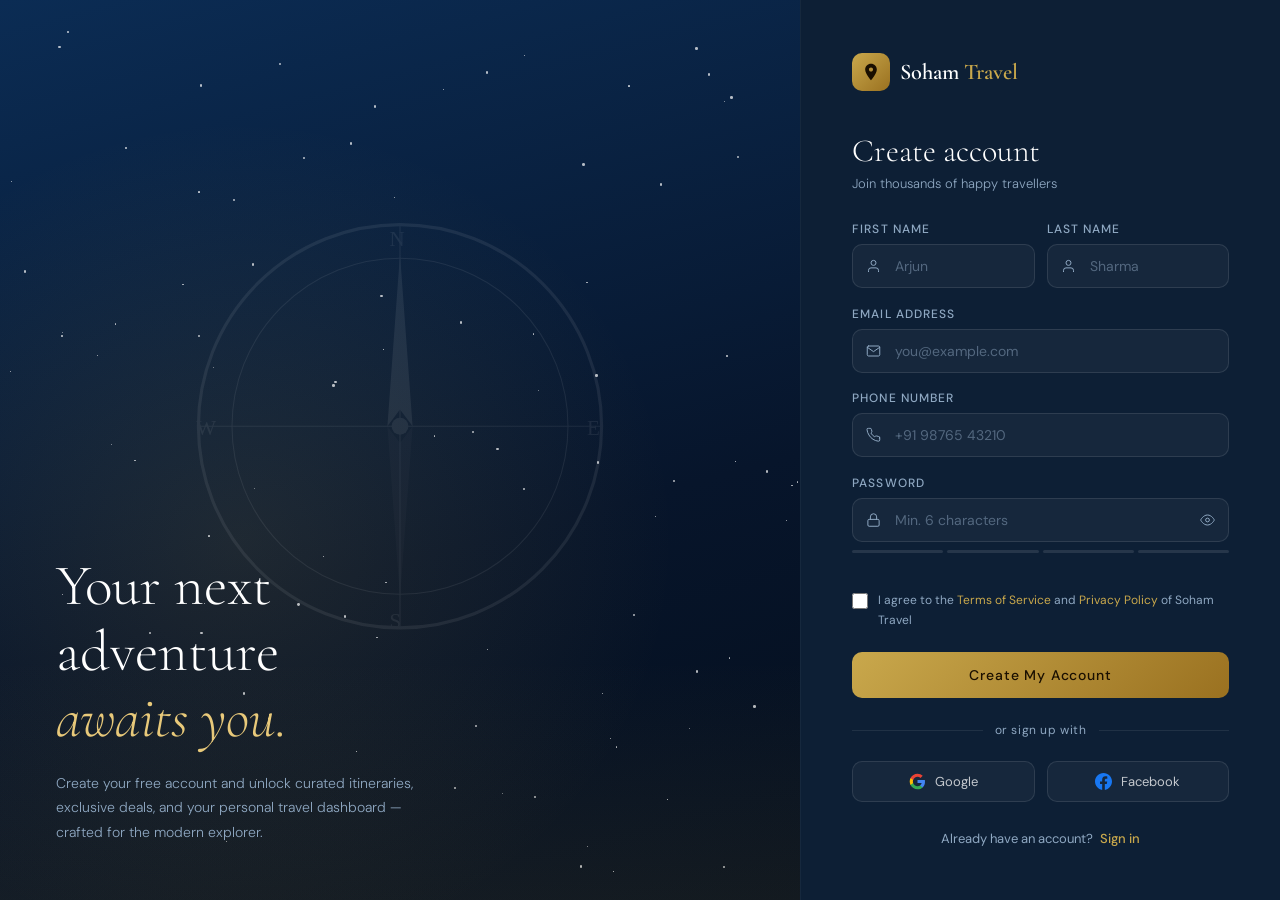
==== home.html @ 72d3f172 "Rename files and update links" ====
<!DOCTYPE html>
<html lang="en">
<head>
  <meta charset="UTF-8">
  <meta name="viewport" content="width=device-width, initial-scale=1.0">
  <title>Soham Travel Agency</title>
  <link href="https://fonts.googleapis.com/css2?family=Cormorant+Garamond:ital,wght@0,300;0,400;0,600;1,300;1,400&family=DM+Sans:wght@300;400;500&display=swap" rel="stylesheet">
  <link rel="stylesheet" href="style.css">
</head>
<body>

<!-- ── NAVIGATION ── -->
<nav>
  <div class="logo">SOHAM<span>TRAVEL</span></div>
  <ul>
    <li><a href="#destinations">Destinations</a></li>
    <li><a href="#why">Why Us</a></li>
    <li><a href="#booking">Book</a></li>
    <li><a href="#" onclick="logout()">Logout</a></li>
  </ul>
</nav>

<!-- ── HERO ── -->
<section id="hero">
  <p class="hero-tag">✦ Curated journeys since 2005</p>
  <h1 class="hero-title">The World<br>Awaits <em>You</em></h1>
  <p class="hero-sub">Soham Travel crafts unforgettable escapes — from ancient temples to glacial fjords, each journey is shaped around your story.</p>
  <a href="#destinations" class="btn-primary">Explore Destinations</a>
</section>

<!-- ── DESTINATIONS ── -->
<section id="destinations">
  <div class="dest-header">
    <p class="section-label">✦ Where will you go</p>
    <h2 class="section-title">Our <em>Finest</em> Destinations</h2>
  </div>

  <div class="dest-grid">

    <!-- Card 1: Kyoto -->
    <div class="dest-card" onclick="toggleDetail('kyoto')">
      <img src="https://images.unsplash.com/photo-1493976040374-85c8e12f0c0e?w=900&q=80" alt="Kyoto">
      <div class="dest-overlay">
        <span class="dest-number">01</span>
        <p class="dest-region">Japan, Asia</p>
        <h3 class="dest-name">Kyoto</h3>
        <p class="dest-desc">Where centuries-old temples merge with bamboo forests and cherry-blossom lanes — Kyoto is living poetry.</p>
        <div class="dest-tags">
          <span class="tag">Temples</span>
          <span class="tag">Nature</span>
          <span class="tag">Culture</span>
        </div>
        <button class="dest-cta">Explore →</button>
      </div>
    </div>

    <!-- Card 2: Santorini -->
    <div class="dest-card" onclick="toggleDetail('santorini')">
      <img src="https://images.unsplash.com/photo-1507525428034-b723cf961d3e?w=800&q=80" alt="Santorini">
      <div class="dest-overlay">
        <span class="dest-number">02</span>
        <p class="dest-region">Greece, Europe</p>
        <h3 class="dest-name">Santorini</h3>
        <p class="dest-desc">Clifftop villages glowing white against the Aegean — sunsets here are nothing short of mythological.</p>
        <div class="dest-tags">
          <span class="tag">Island</span>
          <span class="tag">Beaches</span>
          <span class="tag">Luxury</span>
        </div>
        <button class="dest-cta">Explore →</button>
      </div>
    </div>

    <!-- Card 3: Patagonia -->
    <div class="dest-card" onclick="toggleDetail('patagonia')">
      <img src="https://images.unsplash.com/photo-1501854140801-50d01698950b?w=800&q=80" alt="Patagonia">
      <div class="dest-overlay">
        <span class="dest-number">03</span>
        <p class="dest-region">Argentina / Chile, South America</p>
        <h3 class="dest-name">Patagonia</h3>
        <p class="dest-desc">Glaciers, steppe, and jagged granite towers — the raw edge of the Earth for those who seek true wilderness.</p>
        <div class="dest-tags">
          <span class="tag">Trekking</span>
          <span class="tag">Glaciers</span>
          <span class="tag">Wildlife</span>
        </div>
        <button class="dest-cta">Explore →</button>
      </div>
    </div>

    <!-- Card 4: Morocco -->
    <div class="dest-card" onclick="toggleDetail('morocco')">
      <img src="https://images.unsplash.com/photo-1539020140153-e479b8c22e70?w=800&q=80" alt="Morocco">
      <div class="dest-overlay">
        <span class="dest-number">04</span>
        <p class="dest-region">North Africa</p>
        <h3 class="dest-name">Morocco</h3>
        <p class="dest-desc">Labyrinthine medinas, Saharan dunes, and spice-laden souks — Morocco is a feast for every sense.</p>
        <div class="dest-tags">
          <span class="tag">Desert</span>
          <span class="tag">Culture</span>
          <span class="tag">History</span>
        </div>
        <button class="dest-cta">Explore →</button>
      </div>
    </div>

    <!-- Card 5: Maldives -->
    <div class="dest-card" onclick="toggleDetail('maldives')">
      <img src="https://images.unsplash.com/photo-1514282401047-d79a71a590e8?w=800&q=80" alt="Maldives">
      <div class="dest-overlay">
        <span class="dest-number">05</span>
        <p class="dest-region">Indian Ocean</p>
        <h3 class="dest-name">Maldives</h3>
        <p class="dest-desc">Turquoise lagoons, overwater bungalows, and coral reefs teeming with life — paradise in its purest form.</p>
        <div class="dest-tags">
          <span class="tag">Overwater</span>
          <span class="tag">Snorkelling</span>
          <span class="tag">Romance</span>
        </div>
        <button class="dest-cta">Explore →</button>
      </div>
    </div>

  </div><!-- /.dest--->

  <!-- ── DETAIL PANELS ── -->
  <div class="dest-detail" id="detail-kyoto">
    <div class="detail-info">
      <h3>Kyoto, Japan</h3>
      <p class="sub">✦ East Asia · Best visited: Mar – May, Oct – Nov</p>
      <p>Kyoto is Japan's ancient imperial capital, home to over 1,600 Buddhist temples and 400 Shinto shrines. Walking through Arashiyama's bamboo grove at dawn, catching the golden glow of Kinkaku-ji's reflection on still water, or witnessing a geisha glide through the cobblestone lanes of Gion — these are moments that redefine what travel can feel like.</p>
      <p>The city pulses with seasonal drama: sakura in spring paints the riverbanks pink, and autumn transforms the maple hills into tapestries of amber and crimson. Traditional kaiseki dinners, tea ceremony experiences, and zazen meditation retreats complete a journey that is as deeply internal as it is external.</p>
      <div class="detail-facts">
        <div class="fact"><p class="fact-label">Duration</p><p class="fact-value">5 – 10 days</p></div>
        <div class="fact"><p class="fact-label">Climate</p><p class="fact-value">Temperate</p></div>
        <div class="fact"><p class="fact-label">Starting from</p><p class="fact-value">₹1,20,000</p></div>
        <div class="fact"><p class="fact-label">Highlight</p><p class="fact-value">Fushimi Inari</p></div>
      </div>
      <button class="detail-close" onclick="toggleDetail('kyoto')">✕ Close</button>
    </div>
    <div>
      <img src="https://images.unsplash.com/photo-1528360983277-13d401cdc186?w=700&q=80" alt="Kyoto Detail" class="detail-img">
    </div>
  </div>

  <div class="dest-detail" id="detail-santorini">
    <div class="detail-info">
      <h3>Santorini, Greece</h3>
      <p class="sub">✦ Aegean Sea · Best visited: Apr – Jun, Sep – Oct</p>
      <p>Born from a volcanic caldera, Santorini is perhaps the world's most photographed island — and rightly so. The iconic blue-domed churches of Oia, the cliffside village of Imerovigli, and the black-sand beaches of Perissa form a landscape of breathtaking contrasts.</p>
      <p>Beyond the postcard scenery lies a rich culinary culture built on local tomatoes, white eggplant, and wines grown in volcanic soil like no other. Sunset sailing tours, private villa stays, and guided vineyard experiences make this the ultimate romantic escape.</p>
      <div class="detail-facts">
        <div class="fact"><p class="fact-label">Duration</p><p class="fact-value">4 – 7 days</p></div>
        <div class="fact"><p class="fact-label">Climate</p><p class="fact-value">Mediterranean</p></div>
        <div class="fact"><p class="fact-label">Starting from</p><p class="fact-value">₹95,000</p></div>
        <div class="fact"><p class="fact-label">Highlight</p><p class="fact-value">Oia Sunset</p></div>
      </div>
      <button class="detail-close" onclick="toggleDetail('santorini')">✕ Close</button>
    </div>
    <div>
      <img src="https://images.unsplash.com/photo-1469796466635-455ede028aca?w=700&q=80" alt="Santorini Detail" class="detail-img">
    </div>
  </div>

  <div class="dest-detail" id="detail-patagonia">
    <div class="detail-info">
      <h3>Patagonia</h3>
      <p class="sub">✦ South America · Best visited: Nov – Mar</p>
      <p>Stretching across the southern tip of Argentina and Chile, Patagonia is one of Earth's last great wildernesses. The Torres del Paine massif rises impossibly from the steppe, glaciers calve into milky blue lakes, and condors trace lazy circles overhead.</p>
      <p>Multi-day treks on the legendary "W" and "O" circuits reward hikers with landscapes that feel extraterrestrial. Ice-trekking on the Perito Moreno Glacier, navigating Tierra del Fuego's channels by boat, and sleeping under skies thick with stars make Patagonia a journey that changes people.</p>
      <div class="detail-facts">
        <div class="fact"><p class="fact-label">Duration</p><p class="fact-value">10 – 18 days</p></div>
        <div class="fact"><p class="fact-label">Climate</p><p class="fact-value">Subpolar</p></div>
        <div class="fact"><p class="fact-label">Starting from</p><p class="fact-value">₹1,85,000</p></div>
        <div class="fact"><p class="fact-label">Highlight</p><p class="fact-value">Torres del Paine</p></div>
      </div>
      <button class="detail-close" onclick="toggleDetail('patagonia')">✕ Close</button>
    </div>
    <div>
      <img src="https://images.unsplash.com/photo-1468818438311-4bab781ab9b8?w=700&q=80" alt="Patagonia Detail" class="detail-img">
    </div>
  </div>

  <div class="dest-detail" id="detail-morocco">
    <div class="detail-info">
      <h3>Morocco</h3>
      <p class="sub">✦ North Africa · Best visited: Mar – May, Sep – Nov</p>
      <p>Morocco is a country that overwhelms the senses in the best possible way. The medieval medina of Fes, a UNESCO World Heritage site, is one of the world's largest car-free urban areas — a maze of tanneries, mosques, and hidden riads where the medieval world never quite left.</p>
      <p>Beyond the cities, the Sahara awaits. Camel treks into the Erg Chebbi dunes at sunset, nights in luxury desert camps under a canopy of stars, and the silence of a landscape that stretches to Algeria — Morocco offers the rare gift of feeling genuinely remote.</p>
      <div class="detail-facts">
        <div class="fact"><p class="fact-label">Duration</p><p class="fact-value">7 – 12 days</p></div>
        <div class="fact"><p class="fact-label">Climate</p><p class="fact-value">Arid / Semi-arid</p></div>
        <div class="fact"><p class="fact-label">Starting from</p><p class="fact-value">₹75,000</p></div>
        <div class="fact"><p class="fact-label">Highlight</p><p class="fact-value">Sahara Dunes</p></div>
      </div>
      <button class="detail-close" onclick="toggleDetail('morocco')">✕ Close</button>
    </div>
    <div>
      <img src="https://images.unsplash.com/photo-1539020140153-e479b8c22e70?w=700&q=80" alt="Morocco Detail" class="detail-img">
    </div>
  </div>

  <div class="dest-detail" id="detail-maldives">
    <div class="detail-info">
      <h3>Maldives</h3>
      <p class="sub">✦ Indian Ocean · Best visited: Nov – Apr</p>
      <p>The Maldives is a nation of 1,200 coral islands scattered across the Indian Ocean — an archipelago so low-lying it barely grazes the surface of the sea. Overwater bungalows extend on stilts above lagoons of impossible blue, and beneath the surface lies one of the richest marine ecosystems on the planet.</p>
      <p>Manta rays glide through cleaning stations, whale sharks cruise the outer atolls, and bioluminescent plankton light up the shoreline at night. Whether you seek a honeymoon sanctuary, a diving expedition, or simply to float weightless in warm water with nothing but horizon ahead, the Maldives delivers without compromise.</p>
      <div class="detail-facts">
        <div class="fact"><p class="fact-label">Duration</p><p class="fact-value">5 – 8 days</p></div>
        <div class="fact"><p class="fact-label">Climate</p><p class="fact-value">Tropical</p></div>
        <div class="fact"><p class="fact-label">Starting from</p><p class="fact-value">₹1,40,000</p></div>
        <div class="fact"><p class="fact-label">Highlight</p><p class="fact-value">Coral Reefs</p></div>
      </div>
      <button class="detail-close" onclick="toggleDetail('maldives')">✕ Close</button>
    </div>
    <div>
      <img src="https://images.unsplash.com/photo-1573843981267-be1999ff37cd?w=700&q=80" alt="Maldives Detail" class="detail-img">
    </div>
  </div>

</section><!-- /#destinations -->

<!-- ── WHY US ── -->
<section id="why">
  <div>
    <p class="section-label">✦ Our promise</p>
    <h2 class="section-title">Why Travel <em>With Us</em></h2>
  </div>
  <div class="why-grid">
    <div class="why-card">
      <div class="why-icon">🌿</div>
      <h4>Curated Itineraries</h4>
      <p>Every journey is hand-crafted by our destination experts — no cookie-cutter packages. Your trip reflects your rhythm, interests, and pace.</p>
    </div>
    <div class="why-card">
      <div class="why-icon">🏡</div>
      <h4>Handpicked Stays</h4>
      <p>We only partner with hotels, boutique lodges, and resorts we've personally vetted — places that surprise and exceed expectations.</p>
    </div>
    <div class="why-card">
      <div class="why-icon">🧭</div>
      <h4>24/7 On-Ground Support</h4>
      <p>Our local guides and around-the-clock support team ensure that no matter where you are, help is always one call away.</p>
    </div>
    <div class="why-card">
      <div class="why-icon">🌍</div>
      <h4>Responsible Travel</h4>
      <p>We offset carbon on every trip, support local economies, and partner with conservation projects at each destination we serve.</p>
    </div>
    <div class="why-card">
      <div class="why-icon">💎</div>
      <h4>Luxury for All Budgets</h4>
      <p>From intimate boutique escapes to full luxury expeditions — we design experiences that feel extraordinary at every price point.</p>
    </div>
    <div class="why-card">
      <div class="why-icon">📸</div>
      <h4>Memory-Making Moments</h4>
      <p>We include exclusive access — sunrise temple entries, private beach dinners, after-hours museum tours — the moments others miss.</p>
    </div>
  </div>
</section>

<!-- ── BOOKING ── -->
<section id="booking">
  <div class="booking-wrap">
    <div class="booking-info">
      <p class="section-label">✦ Start your journey</p>
      <h2 class="section-title">Book Your <em>Dream</em> Trip</h2>
      <p>Fill in your details and one of our travel consultants will reach out within 24 hours to design your perfect itinerary. Every enquiry is complimentary and without obligation.</p>
      <div class="why-card contact-card">
        <p>📞 &nbsp;+91 98765 43210<br>✉️ &nbsp;hello@sohamtravel.in<br>🕐 &nbsp;Mon–Sat, 9 AM – 7 PM IST</p>
      </div>
    </div>

    <div class="booking-form">
      <div class="form-row">
        <div class="form-group">
          <label>First Name</label>
          <input type="text" id="fname" placeholder="Arjun">
        </div>
        <div class="form-group">
          <label>Last Name</label>
          <input type="text" id="lname" placeholder="Sharma">
        </div>
      </div>
      <div class="form-group">
        <label>Email Address</label>
        <input type="email" id="email" placeholder="you@example.com">
      </div>
      <div class="form-group">
        <label>Phone Number</label>
        <input type="tel" id="phone" placeholder="+91 98765 43210">
      </div>
      <div class="form-row">
        <div class="form-group">
          <label>Destination</label>
          <select id="dest">
            <option value="">— Select —</option>
            <option value="kyoto">Kyoto, Japan</option>
            <option value="santorini">Santorini, Greece</option>
            <option value="patagonia">Patagonia</option>
            <option value="morocco">Morocco</option>
            <option value="maldives">Maldives</option>
          </select>
        </div>
        <div class="form-group">
          <label>Number of Travellers</label>
          <select id="travellers">
            <option>1 – Solo</option>
            <option>2 – Couple</option>
            <option>3 – 4</option>
            <option>5 – 8</option>
            <option>9+</option>
          </select>
        </div>
      </div>
      <div class="form-row">
        <div class="form-group">
          <label>Preferred Travel Date</label>
          <input type="date" id="tdate">
        </div>
        <div class="form-group">
          <label>Budget (Per Person)</label>
          <select id="budget">
            <option>Under ₹75,000</option>
            <option>₹75,000 – ₹1,50,000</option>
            <option>₹1,50,000 – ₹3,00,000</option>
            <option>₹3,00,000+</option>
          </select>
        </div>
      </div>
      <div class="form-group">
        <label>Special Requests / Notes</label>
        <textarea id="notes" placeholder="Dietary requirements, accessibility needs, interests…"></textarea>
      </div>
      <button class="submit-btn" onclick="submitBooking()">Request My Trip →</button>
      <div class="success-msg" id="success">
        ✦ &nbsp; Thank you! Your booking request has been received. Our consultant will be in touch within 24 hours.
      </div>
    </div>
  </div>
</section>

<!-- ── FOOTER ── -->
<footer>
  <div class="footer-logo">SOHAM Travel</div>
  <p>© 2026 Soham Travel Agency. All rights reserved.</p>
  <p>Crafted with care for every journey.</p>
</footer>

<script src="script.js"></script>

  <script>
    // Check if user is logged in
const token = localStorage.getItem('soham_token');
if (!token) {
  window.location.href = 'index.html';
}
function logout() {
    localStorage.removeItem('soham_token');
    localStorage.removeItem('soham_user');
    window.location.href = 'login.html';
  }
    async function submitBooking() {
       console.log('Button clicked!'); 
      const firstName   = document.getElementById('fname').value.trim();
      const lastName    = document.getElementById('lname').value.trim();
      const email       = document.getElementById('email').value.trim();
      const phone       = document.getElementById('phone').value.trim();
      const destination = document.getElementById('dest').value;
      const travellers  = document.getElementById('travellers').value;
      const travelDate  = document.getElementById('tdate').value;
      const budget      = document.getElementById('budget').value;
      const notes       = document.getElementById('notes').value.trim();

      if (!firstName || !lastName || !email || !phone || !destination || !travelDate) {
        alert('Please fill in all required fields!');
        return;
      }

      try {
       const response = await fetch('https://sohamtravel-backend-production.up.railway.app/api/bookings', {
          method: 'POST',
          headers: { 'Content-Type': 'application/json' },
          body: JSON.stringify({
            firstName, lastName, email,
            phone, destination, travellers,
            travelDate, budget, notes
          })
        });

        const data = await response.json();

        if (response.ok) {
          document.getElementById('success').style.display = 'block';
          document.getElementById('fname').value = '';
          document.getElementById('lname').value = '';
          document.getElementById('email').value = '';
          document.getElementById('phone').value = '';
          document.getElementById('dest').value  = '';
          document.getElementById('tdate').value = '';
          document.getElementById('notes').value = '';
        } else {
          alert('Error: ' + data.message);
        }

      } catch (err) {
        alert('Cannot connect to server. Make sure backend is running!');
      }
    }
  </script>

</body>
</html>
---- style.css ----
/* ============================================
   SOHAM TRAVEL AGENCY — style.css
   ============================================ */

/* ── RESET & ROOT VARIABLES ── */
*, *::before, *::after {
  margin: 0;
  padding: 0;
  box-sizing: border-box;
}

:root {
  --sand:  #f5ede0;
  --clay:  #c4835a;
  --earth: #7a4f35;
  --night: #1a1209;
  --gold:  #d4a853;
  --fog:   #e8ddd0;
  --moss:  #4a6741;
}

html {
  scroll-behavior: smooth;
}

body {
  background: var(--night);
  color: var(--sand);
  font-family: 'DM Sans', sans-serif;
  font-weight: 300;
  overflow-x: hidden;
}

/* ── NOISE TEXTURE OVERLAY ── */
body::before {
  content: '';
  position: fixed;
  inset: 0;
  background-image: url("data:image/svg+xml,%3Csvg viewBox='0 0 256 256' xmlns='http://www.w3.org/2000/svg'%3E%3Cfilter id='n'%3E%3CfeTurbulence type='fractalNoise' baseFrequency='0.9' numOctaves='4' stitchTiles='stitch'/%3E%3C/filter%3E%3Crect width='100%25' height='100%25' filter='url(%23n)' opacity='0.04'/%3E%3C/svg%3E");
  pointer-events: none;
  z-index: 9999;
  opacity: 0.5;
}

/* ============================================
   NAVIGATION
   ============================================ */
nav {
  position: fixed;
  top: 0;
  width: 100%;
  z-index: 100;
  display: flex;
  justify-content: space-between;
  align-items: center;
  padding: 1.4rem 3rem;
  background: linear-gradient(to bottom, rgba(26,18,9,0.9), transparent);
  backdrop-filter: blur(2px);
}

.logo {
  font-family: 'Cormorant Garamond', serif;
  font-size: 1.6rem;
  font-weight: 300;
  letter-spacing: 0.12em;
  color: var(--gold);
}

.logo span {
  font-style: italic;
  color: var(--sand);
}

nav ul {
  list-style: none;
  display: flex;
  gap: 2.5rem;
}

nav a {
  text-decoration: none;
  color: var(--fog);
  font-size: 0.8rem;
  letter-spacing: 0.18em;
  text-transform: uppercase;
  transition: color 0.3s;
}

nav a:hover {
  color: var(--gold);
}

/* ============================================
   HERO SECTION
   ============================================ */
#hero {
  min-height: 100vh;
  background:
    linear-gradient(to bottom, rgba(26,18,9,0.3) 0%, rgba(26,18,9,0.7) 60%, var(--night) 100%),
    url('https://images.unsplash.com/photo-1476514525535-07fb3b4ae5f1?w=1600&q=80') center / cover no-repeat;
  display: flex;
  flex-direction: column;
  justify-content: flex-end;
  padding: 0 3rem 7rem;
}

.hero-tag {
  font-size: 0.72rem;
  letter-spacing: 0.28em;
  text-transform: uppercase;
  color: var(--gold);
  margin-bottom: 1.2rem;
}

.hero-title {
  font-family: 'Cormorant Garamond', serif;
  font-size: clamp(3.5rem, 8vw, 7rem);
  font-weight: 300;
  line-height: 1;
  color: var(--sand);
  margin-bottom: 1.4rem;
}

.hero-title em {
  font-style: italic;
  color: var(--gold);
}

.hero-sub {
  max-width: 42ch;
  font-size: 1rem;
  line-height: 1.7;
  color: var(--fog);
  opacity: 0.85;
  margin-bottom: 2.8rem;
}

.btn-primary {
  display: inline-block;
  padding: 0.9rem 2.4rem;
  border: 1px solid var(--gold);
  color: var(--gold);
  font-size: 0.78rem;
  letter-spacing: 0.2em;
  text-transform: uppercase;
  text-decoration: none;
  transition: background 0.3s, color 0.3s;
  cursor: pointer;
  background: transparent;
  font-family: 'DM Sans', sans-serif;
}

.btn-primary:hover {
  background: var(--gold);
  color: var(--night);
}

/* ============================================
   SHARED SECTION LABELS & TITLES
   ============================================ */
.section-label {
  font-size: 0.68rem;
  letter-spacing: 0.3em;
  text-transform: uppercase;
  color: var(--clay);
  margin-bottom: 0.8rem;
}

.section-title {
  font-family: 'Cormorant Garamond', serif;
  font-size: clamp(2.2rem, 4vw, 3.4rem);
  font-weight: 300;
  color: var(--sand);
  line-height: 1.15;
}

.section-title em {
  font-style: italic;
  color: var(--gold);
}

/* ============================================
   DESTINATIONS SECTION
   ============================================ */
#destinations {
  padding: 6rem 3rem;
}

.dest-header {
  margin-bottom: 4rem;
}

/* Grid layout */
.dest-grid {
  display: grid;
  grid-template-columns: repeat(2, 1fr);
  gap: 2px;
}

/* Individual card */
.dest-card {
  position: relative;
  overflow: hidden;
  cursor: pointer;
  aspect-ratio: 4 / 3;
}

/* First card spans 2 rows */
.dest-card:first-child {
  grid-row: span 2;
  aspect-ratio: auto;
}

.dest-card img {
  width: 100%;
  height: 100%;
  object-fit: cover;
  transition: transform 0.7s cubic-bezier(0.4, 0, 0.2, 1), filter 0.5s;
  filter: brightness(0.7) saturate(0.9);
}

.dest-card:hover img {
  transform: scale(1.06);
  filter: brightness(0.55) saturate(1.1);
}

/* Card overlay gradient */
.dest-overlay {
  position: absolute;
  inset: 0;
  background: linear-gradient(to top, rgba(26,18,9,0.92) 0%, rgba(26,18,9,0.1) 55%, transparent 100%);
  display: flex;
  flex-direction: column;
  justify-content: flex-end;
  padding: 2rem;
}

.dest-number {
  font-family: 'Cormorant Garamond', serif;
  font-size: 4rem;
  font-weight: 300;
  color: var(--gold);
  opacity: 0.15;
  position: absolute;
  top: 1rem;
  right: 1.2rem;
  line-height: 1;
}

.dest-region {
  font-size: 0.65rem;
  letter-spacing: 0.25em;
  text-transform: uppercase;
  color: var(--clay);
  margin-bottom: 0.4rem;
}

.dest-name {
  font-family: 'Cormorant Garamond', serif;
  font-size: clamp(1.6rem, 2.5vw, 2.2rem);
  font-weight: 400;
  color: var(--sand);
  margin-bottom: 0.5rem;
}

.dest-desc {
  font-size: 0.82rem;
  line-height: 1.6;
  color: var(--fog);
  opacity: 0;
  max-height: 0;
  overflow: hidden;
  transition: opacity 0.4s, max-height 0.5s;
}

.dest-card:hover .dest-desc {
  opacity: 1;
  max-height: 8rem;
}

/* Tag pills */
.dest-tags {
  display: flex;
  flex-wrap: wrap;
  gap: 0.4rem;
  margin-top: 0.8rem;
}

.tag {
  font-size: 0.62rem;
  letter-spacing: 0.14em;
  text-transform: uppercase;
  border: 1px solid rgba(212,168,83,0.4);
  color: var(--gold);
  padding: 0.2rem 0.6rem;
  border-radius: 2px;
}

/* Card CTA button */
.dest-cta {
  display: inline-block;
  margin-top: 1.1rem;
  font-size: 0.7rem;
  letter-spacing: 0.18em;
  text-transform: uppercase;
  color: var(--gold);
  text-decoration: none;
  background: none;
  border: none;
  border-bottom: 1px solid transparent;
  cursor: pointer;
  font-family: 'DM Sans', sans-serif;
  opacity: 0;
  transition: opacity 0.4s 0.1s, border-color 0.3s;
}

.dest-card:hover .dest-cta {
  opacity: 1;
  border-bottom-color: var(--gold);
}

/* ── DESTINATION DETAIL PANELS ── */
.dest-detail {
  display: none;
  padding: 3rem;
  background: #231a10;
  border-left: 3px solid var(--gold);
  animation: fadeIn 0.4s ease;
}

.dest-detail.active {
  display: grid;
  grid-template-columns: 1fr 1fr;
  gap: 3rem;
}

@keyframes fadeIn {
  from { opacity: 0; transform: translateY(8px); }
  to   { opacity: 1; transform: translateY(0); }
}

.detail-info h3 {
  font-family: 'Cormorant Garamond', serif;
  font-size: 2rem;
  font-weight: 400;
  color: var(--gold);
  margin-bottom: 0.4rem;
}

.detail-info .sub {
  font-size: 0.7rem;
  letter-spacing: 0.22em;
  color: var(--clay);
  text-transform: uppercase;
  margin-bottom: 1.2rem;
}

.detail-info p {
  font-size: 0.9rem;
  line-height: 1.8;
  color: var(--fog);
  margin-bottom: 1rem;
}

.detail-facts {
  display: grid;
  grid-template-columns: 1fr 1fr;
  gap: 1rem;
  margin-top: 1.4rem;
}

.fact {
  border: 1px solid rgba(212,168,83,0.2);
  padding: 0.9rem 1rem;
}

.fact-label {
  font-size: 0.6rem;
  letter-spacing: 0.22em;
  text-transform: uppercase;
  color: var(--clay);
}

.fact-value {
  font-family: 'Cormorant Garamond', serif;
  font-size: 1.3rem;
  color: var(--sand);
  margin-top: 0.2rem;
}

.detail-img {
  width: 100%;
  height: 300px;
  object-fit: cover;
  filter: brightness(0.85);
}

.detail-close {
  font-size: 0.7rem;
  letter-spacing: 0.2em;
  text-transform: uppercase;
  color: var(--clay);
  cursor: pointer;
  border: 1px solid rgba(196,131,90,0.3);
  padding: 0.5rem 1rem;
  background: none;
  transition: background 0.3s, color 0.3s;
  font-family: 'DM Sans', sans-serif;
  margin-top: 1.2rem;
  display: inline-block;
}

.detail-close:hover {
  background: var(--clay);
  color: var(--sand);
}

/* ============================================
   WHY US SECTION
   ============================================ */
#why {
  padding: 6rem 3rem;
  border-top: 1px solid rgba(212,168,83,0.12);
}

.why-grid {
  display: grid;
  grid-template-columns: repeat(3, 1fr);
  gap: 2rem;
  margin-top: 3.5rem;
}

.why-card {
  padding: 2rem;
  border: 1px solid rgba(212,168,83,0.12);
  transition: border-color 0.3s;
}

.why-card:hover {
  border-color: rgba(212,168,83,0.4);
}

.why-icon {
  font-size: 2rem;
  margin-bottom: 1rem;
}

.why-card h4 {
  font-family: 'Cormorant Garamond', serif;
  font-size: 1.3rem;
  color: var(--gold);
  margin-bottom: 0.6rem;
}

.why-card p {
  font-size: 0.85rem;
  line-height: 1.7;
  color: var(--fog);
  opacity: 0.8;
}

/* ============================================
   BOOKING SECTION
   ============================================ */
#booking {
  padding: 6rem 3rem;
  background: linear-gradient(135deg, #231a10 0%, #1a1209 100%);
  border-top: 1px solid rgba(212,168,83,0.12);
}

.booking-wrap {
  display: grid;
  grid-template-columns: 1fr 1.4fr;
  gap: 5rem;
  align-items: start;
}

.booking-info p {
  font-size: 0.9rem;
  line-height: 1.8;
  color: var(--fog);
  opacity: 0.8;
  margin-top: 1rem;
  margin-bottom: 2rem;
}

.contact-card {
  max-width: 320px;
  font-size: 0.8rem;
  color: var(--fog);
  line-height: 1.7;
}

/* Booking form layout */
.booking-form {
  display: flex;
  flex-direction: column;
  gap: 1.2rem;
}

.form-row {
  display: grid;
  grid-template-columns: 1fr 1fr;
  gap: 1.2rem;
}

.form-group {
  display: flex;
  flex-direction: column;
  gap: 0.45rem;
}

.form-group label {
  font-size: 0.65rem;
  letter-spacing: 0.22em;
  text-transform: uppercase;
  color: var(--clay);
}

.form-group input,
.form-group select,
.form-group textarea {
  background: rgba(255,255,255,0.04);
  border: 1px solid rgba(212,168,83,0.2);
  color: var(--sand);
  padding: 0.8rem 1rem;
  font-family: 'DM Sans', sans-serif;
  font-size: 0.88rem;
  outline: none;
  transition: border-color 0.3s;
  -webkit-appearance: none;
  appearance: none;
}

.form-group input:focus,
.form-group select:focus,
.form-group textarea:focus {
  border-color: var(--gold);
}

.form-group select option {
  background: #231a10;
}

.form-group textarea {
  resize: vertical;
  min-height: 90px;
}

.submit-btn {
  padding: 1rem 2.8rem;
  background: var(--gold);
  color: var(--night);
  border: none;
  font-family: 'DM Sans', sans-serif;
  font-size: 0.78rem;
  letter-spacing: 0.22em;
  text-transform: uppercase;
  cursor: pointer;
  transition: opacity 0.3s;
  align-self: flex-start;
  margin-top: 0.4rem;
}

.submit-btn:hover {
  opacity: 0.85;
}

.success-msg {
  display: none;
  background: rgba(74,103,65,0.2);
  border: 1px solid var(--moss);
  padding: 1.2rem 1.6rem;
  color: #8fbe84;
  font-size: 0.88rem;
  margin-top: 0.5rem;
}

/* ============================================
   FOOTER
   ============================================ */
footer {
  padding: 2.5rem 3rem;
  border-top: 1px solid rgba(212,168,83,0.12);
  display: flex;
  justify-content: space-between;
  align-items: center;
}

.footer-logo {
  font-family: 'Cormorant Garamond', serif;
  font-size: 1.2rem;
  color: var(--gold);
  letter-spacing: 0.1em;
}

footer p {
  font-size: 0.75rem;
  color: var(--fog);
  opacity: 0.45;
}

/* ============================================
   RESPONSIVE — MOBILE
   ============================================ */
@media (max-width: 900px) {

  nav ul {
    display: none;
  }

  .dest-grid {
    grid-template-columns: 1fr;
  }

  .dest-card:first-child {
    aspect-ratio: 4 / 3;
    grid-row: auto;
  }

  .dest-detail.active {
    grid-template-columns: 1fr;
    gap: 1.5rem;
  }

  .booking-wrap {
    grid-template-columns: 1fr;
    gap: 2.5rem;
  }

  .form-row {
    grid-template-columns: 1fr;
  }

  .why-grid {
    grid-template-columns: 1fr;
  }

  #hero {
    padding: 0 1.5rem 5rem;
  }

  #destinations,
  #why,
  #booking {
    padding: 4rem 1.5rem;
  }

  footer {
    flex-direction: column;
    gap: 0.8rem;
    text-align: center;
  }
}
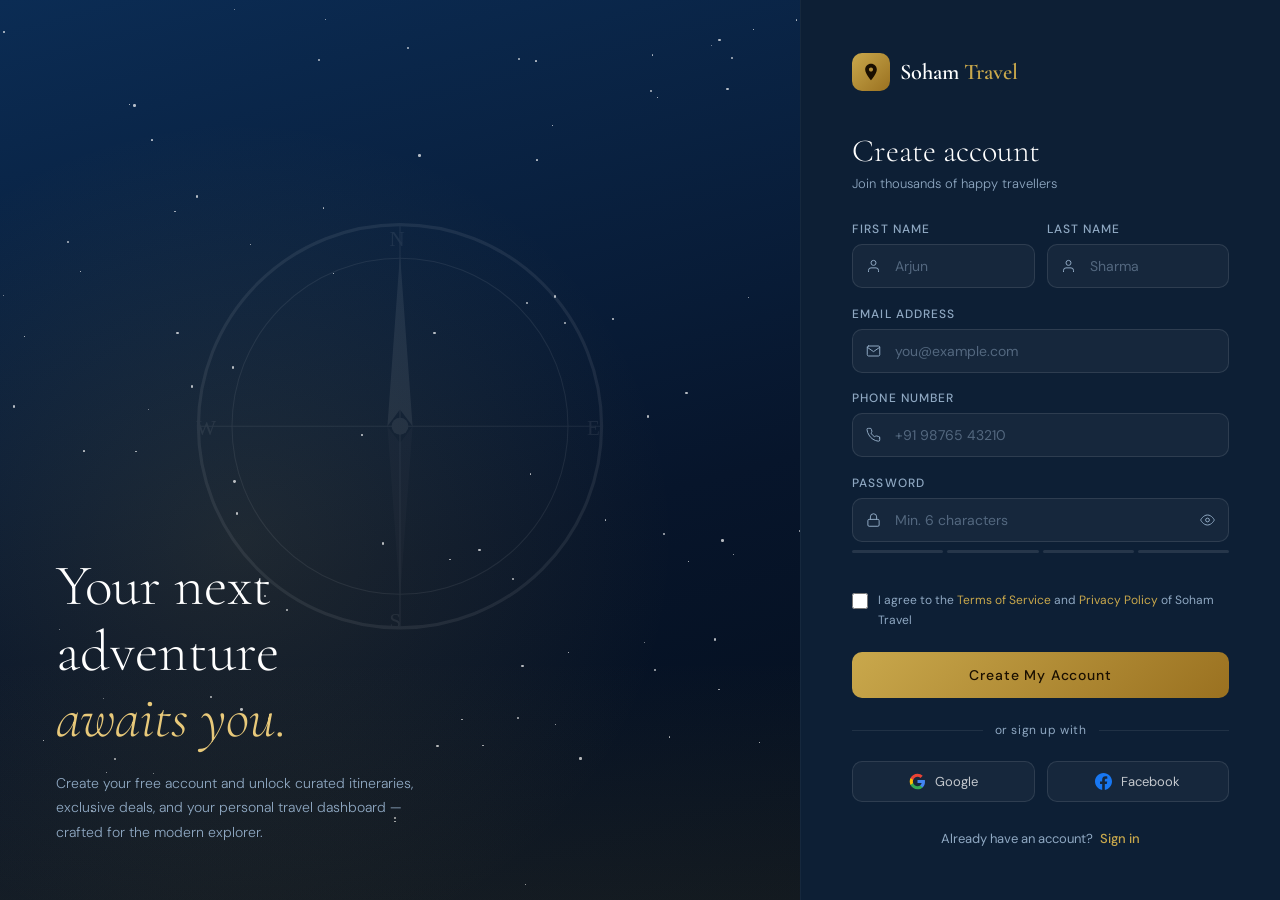
==== commit 7a814a5c: "Improve booking success message" ====
--- a/home.html
+++ b/home.html
@@ -337,8 +337,16 @@
       </div>
       <button class="submit-btn" onclick="submitBooking()">Request My Trip →</button>
       <div class="success-msg" id="success">
-        ✦ &nbsp; Thank you! Your booking request has been received. Our consultant will be in touch within 24 hours.
-      </div>
+  <div style="text-align:center; padding: 10px 0;">
+    <div style="font-size: 2rem; margin-bottom: 10px;">✈️</div>
+    <h3 style="color: #c9a84c; font-family: 'Cormorant Garamond', serif; font-size: 1.4rem; margin-bottom: 8px;">Your Trip is Confirmed!</h3>
+    <p style="color: #8fa8c2; font-size: 13px; line-height: 1.7;">
+      Thank you for choosing Soham Travel! 🎉<br>
+      A confirmation email has been sent to your inbox.<br>
+      Our consultant will contact you within <strong style="color:#c9a84c">24 hours</strong>.
+    </p>
+  </div>
+</div>
     </div>
   </div>
 </section>
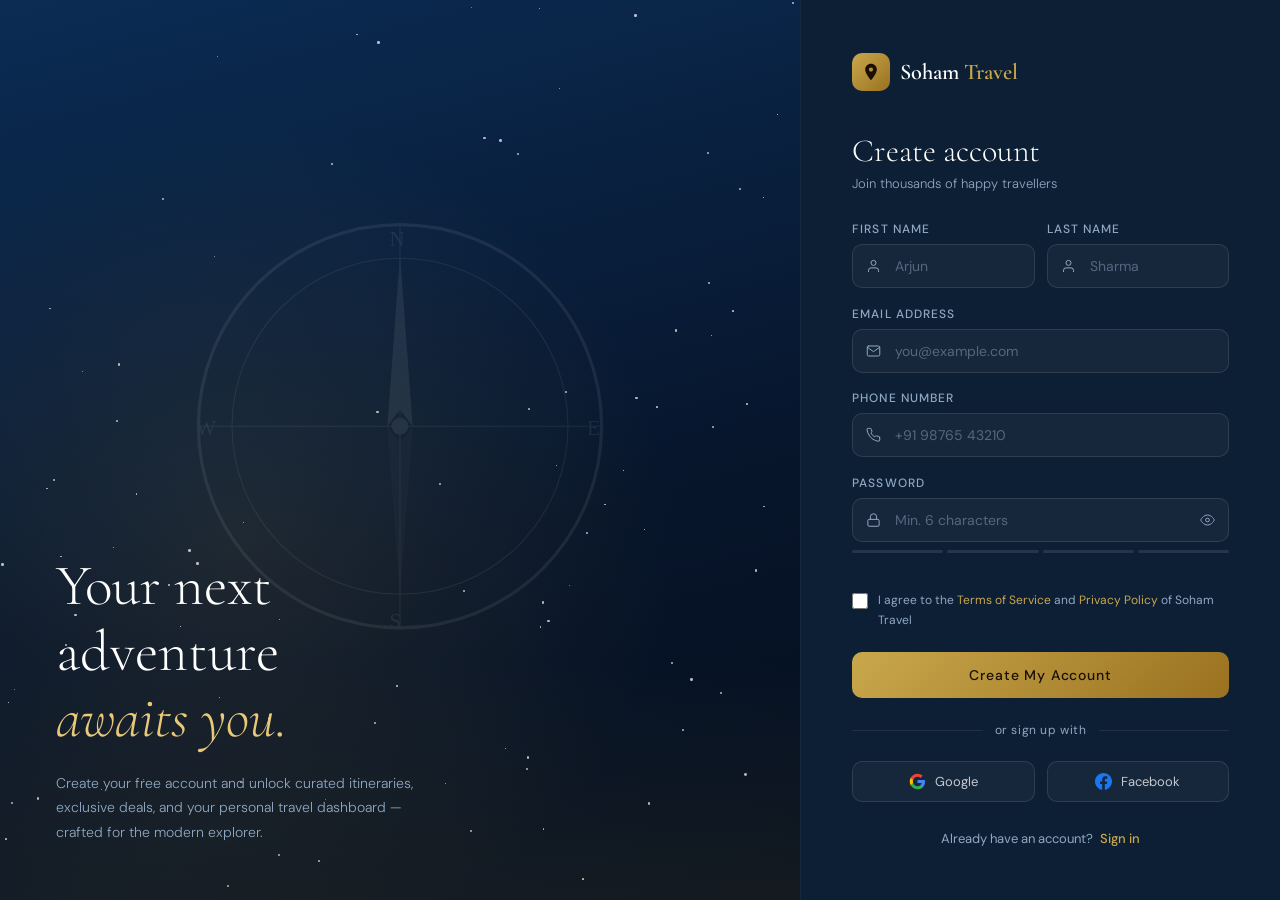
==== commit 37bcbd48: "Fix typo in notes line" ====
--- a/home.html
+++ b/home.html
@@ -402,23 +402,95 @@
         const data = await response.json();
 
         if (response.ok) {
-          document.getElementById('success').style.display = 'block';
-          document.getElementById('fname').value = '';
-          document.getElementById('lname').value = '';
-          document.getElementById('email').value = '';
-          document.getElementById('phone').value = '';
-          document.getElementById('dest').value  = '';
-          document.getElementById('tdate').value = '';
-          document.getElementById('notes').value = '';
-        } else {
-          alert('Error: ' + data.message);
-        }
-
+  showBookingModal();
+} else {
+  alert('Error: ' + data.message);
+}
       } catch (err) {
         alert('Cannot connect to server. Make sure backend is running!');
       }
     }
+    function showBookingModal() {
+  document.getElementById('bookingModal').style.display = 'flex';
+  document.getElementById('fname').value = '';
+  document.getElementById('lname').value = '';
+  document.getElementById('email').value = '';
+  document.getElementById('phone').value = '';
+  document.getElementById('dest').value  = '';
+  document.getElementById('tdate').value = '';
+  document.getElementById('notes').value = '';
+}
+
+function closeModal() {
+  document.getElementById('bookingModal').style.display = 'none';
+}
   </script>
+  <!-- Success Modal -->
+<div id="bookingModal" style="
+  display:none;
+  position:fixed;
+  top:0; left:0;
+  width:100%; height:100%;
+  background:rgba(0,0,0,0.7);
+  z-index:9999;
+  align-items:center;
+  justify-content:center;
+">
+  <div style="
+    background:#0d1f35;
+    border:1px solid rgba(201,168,76,0.3);
+    border-radius:20px;
+    padding:3rem 2.5rem;
+    max-width:450px;
+    width:90%;
+    text-align:center;
+    animation: popIn 0.4s ease;
+  ">
+    <div style="font-size:3rem; margin-bottom:1rem;">✈️</div>
+    <h2 style="
+      font-family:'Cormorant Garamond',serif;
+      color:#c9a84c;
+      font-size:2rem;
+      font-weight:300;
+      margin-bottom:0.5rem;
+    ">Trip Confirmed!</h2>
+    <p style="color:#8fa8c2; font-size:14px; line-height:1.8; margin-bottom:1.5rem;">
+      Thank you for choosing <strong style="color:#c9a84c">Soham Travel</strong>! 🎉<br>
+      Your booking has been received successfully.<br>
+      A confirmation email has been sent to your inbox.<br><br>
+      Our consultant will contact you within <strong style="color:#ffffff">24 hours</strong>.
+    </p>
+    <div style="
+      background:rgba(201,168,76,0.1);
+      border:1px solid rgba(201,168,76,0.2);
+      border-radius:10px;
+      padding:12px;
+      margin-bottom:1.5rem;
+      font-size:13px;
+      color:#c9a84c;
+    ">
+      ✦ &nbsp; Happy Travels!
+    </div>
+    <button onclick="closeModal()" style="
+      background:linear-gradient(135deg,#c9a84c,#9a7120);
+      border:none;
+      border-radius:10px;
+      padding:12px 40px;
+      color:#1a0f00;
+      font-size:14px;
+      font-weight:500;
+      cursor:pointer;
+      font-family:'DM Sans',sans-serif;
+    ">Close</button>
+  </div>
+</div>
+
+<style>
+@keyframes popIn {
+  from { opacity:0; transform:scale(0.8); }
+  to   { opacity:1; transform:scale(1); }
+}
+</style>
 
 </body>
 </html>
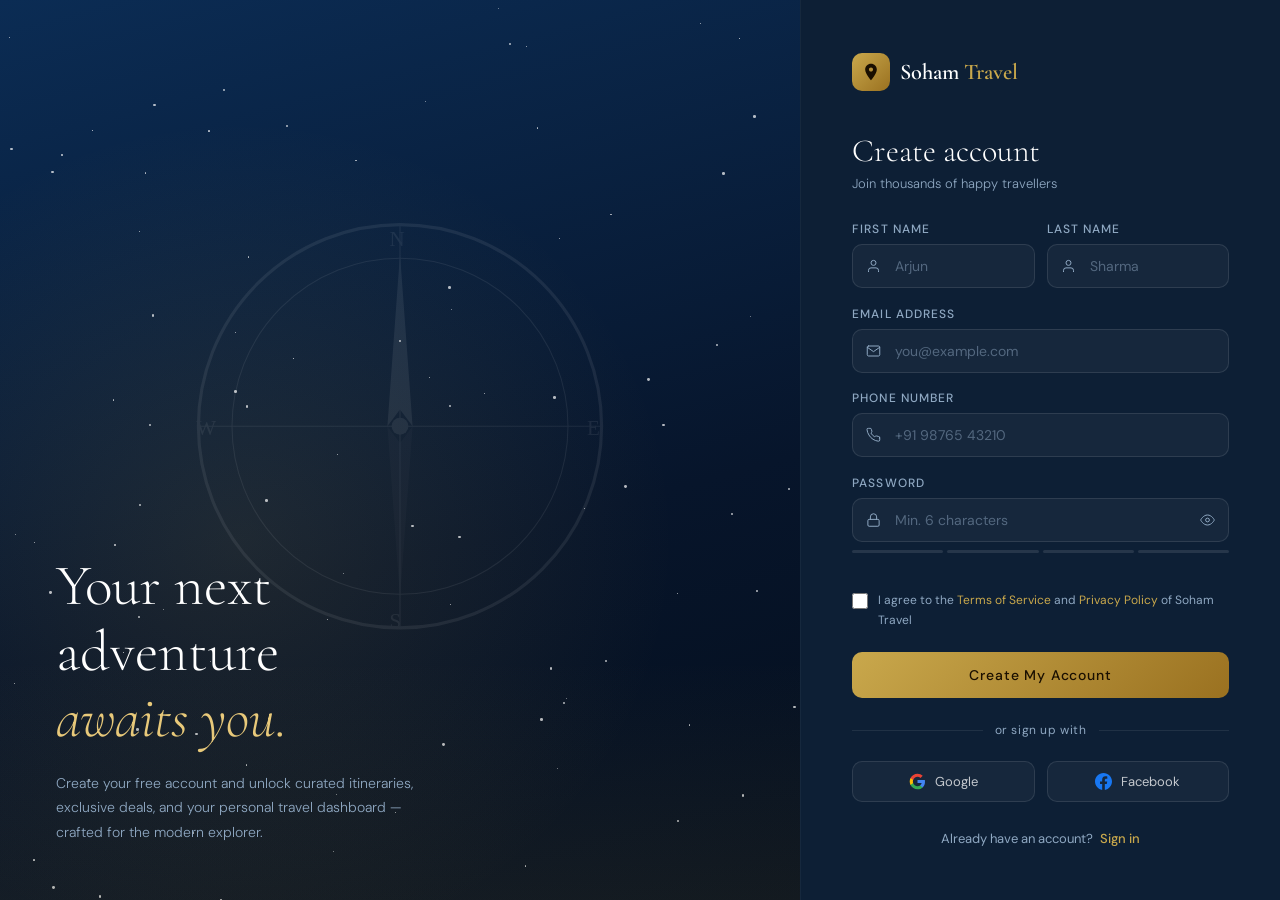
==== commit 040906dd: "Add loading state to booking button" ====
--- a/home.html
+++ b/home.html
@@ -372,55 +372,52 @@
     window.location.href = 'login.html';
   }
     async function submitBooking() {
-       console.log('Button clicked!'); 
-      const firstName   = document.getElementById('fname').value.trim();
-      const lastName    = document.getElementById('lname').value.trim();
-      const email       = document.getElementById('email').value.trim();
-      const phone       = document.getElementById('phone').value.trim();
-      const destination = document.getElementById('dest').value;
-      const travellers  = document.getElementById('travellers').value;
-      const travelDate  = document.getElementById('tdate').value;
-      const budget      = document.getElementById('budget').value;
-      const notes       = document.getElementById('notes').value.trim();
-
-      if (!firstName || !lastName || !email || !phone || !destination || !travelDate) {
-        alert('Please fill in all required fields!');
-        return;
-      }
-
-      try {
-       const response = await fetch('https://sohamtravel-backend-production.up.railway.app/api/bookings', {
-          method: 'POST',
-          headers: { 'Content-Type': 'application/json' },
-          body: JSON.stringify({
-            firstName, lastName, email,
-            phone, destination, travellers,
-            travelDate, budget, notes
-          })
-        });
-
-        const data = await response.json();
-
-        if (response.ok) {
-  showBookingModal();
-} else {
-  alert('Error: ' + data.message);
+  const btn = document.querySelector('.submit-btn');
+  const firstName   = document.getElementById('fname').value.trim();
+  const lastName    = document.getElementById('lname').value.trim();
+  const email       = document.getElementById('email').value.trim();
+  const phone       = document.getElementById('phone').value.trim();
+  const destination = document.getElementById('dest').value;
+  const travellers  = document.getElementById('travellers').value;
+  const travelDate  = document.getElementById('tdate').value;
+  const budget      = document.getElementById('budget').value;
+  const notes       = document.getElementById('notes').value.trim();
+
+  if (!firstName || !lastName || !email || !phone || !destination || !travelDate) {
+    alert('Please fill in all required fields!');
+    return;
+  }
+
+  // Show loading
+  btn.textContent = '⏳ Please wait...';
+  btn.disabled = true;
+
+  try {
+    const response = await fetch('https://sohamtravel-backend-production.up.railway.app/api/bookings', {
+      method: 'POST',
+      headers: { 'Content-Type': 'application/json' },
+      body: JSON.stringify({
+        firstName, lastName, email,
+        phone, destination, travellers,
+        travelDate, budget, notes
+      })
+    });
+
+    const data = await response.json();
+
+    if (response.ok) {
+      showBookingModal();
+    } else {
+      alert('Error: ' + data.message);
+    }
+
+  } catch (err) {
+    alert('Server is waking up! Please click again in 10 seconds.');
+  } finally {
+    btn.textContent = 'REQUEST MY TRIP →';
+    btn.disabled = false;
+  }
 }
-      } catch (err) {
-        alert('Cannot connect to server. Make sure backend is running!');
-      }
-    }
-    function showBookingModal() {
-  document.getElementById('bookingModal').style.display = 'flex';
-  document.getElementById('fname').value = '';
-  document.getElementById('lname').value = '';
-  document.getElementById('email').value = '';
-  document.getElementById('phone').value = '';
-  document.getElementById('dest').value  = '';
-  document.getElementById('tdate').value = '';
-  document.getElementById('notes').value = '';
-}
-
 function closeModal() {
   document.getElementById('bookingModal').style.display = 'none';
 }
